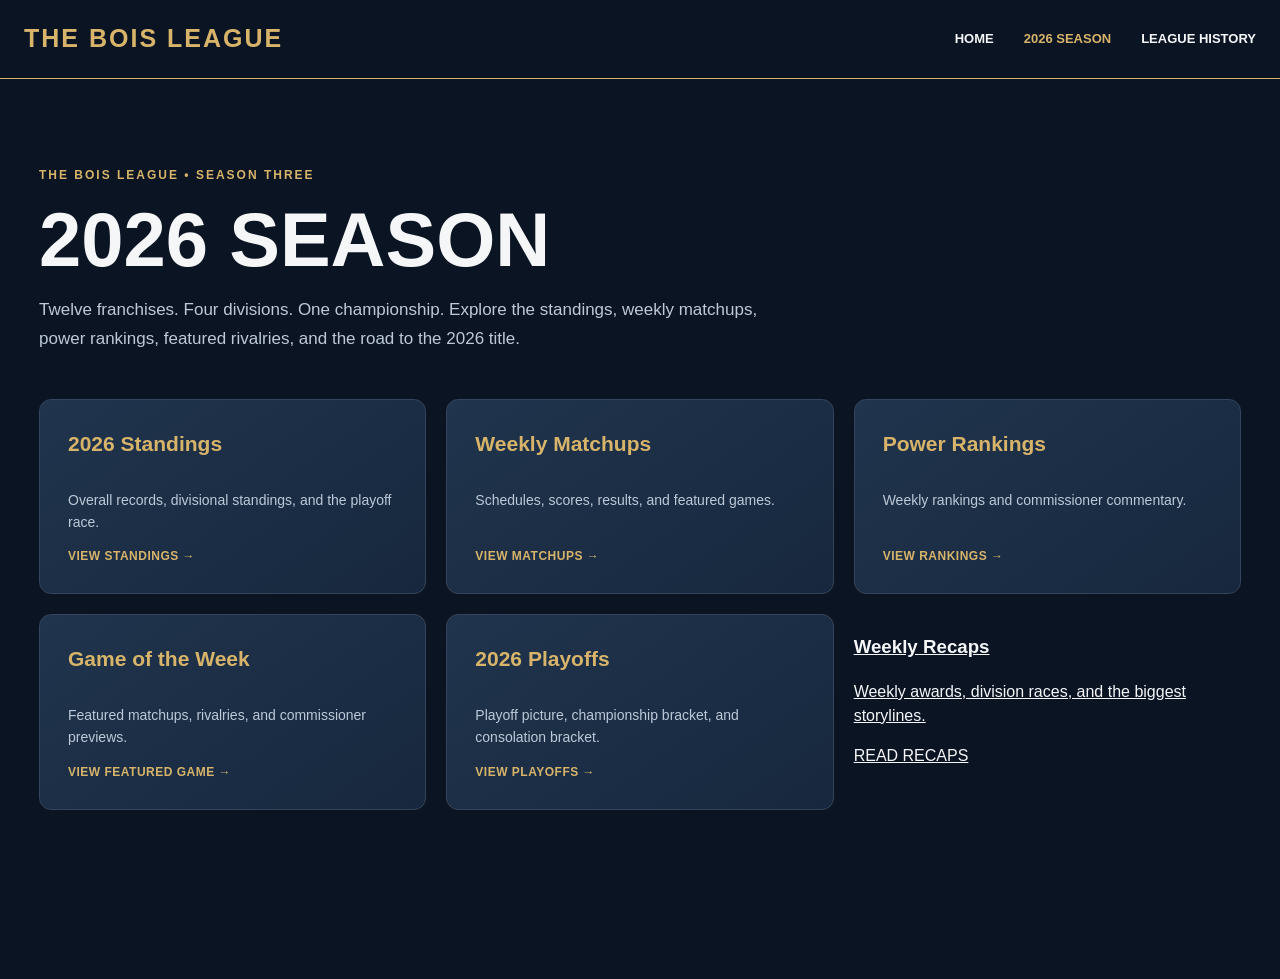
==== seasons/2026/index.html @ 44935980 "Update index.html" ====
<!DOCTYPE html>
<html lang="en">
<head>
  <meta charset="UTF-8">
  <meta name="viewport" content="width=device-width, initial-scale=1.0">

  <title>2026 Season | The Bois League</title>

  <link rel="stylesheet" href="/css/style.css">

  <style>
    .season-hub {
      background: #0b1423;
      min-height: 100vh;
      color: #f5f6f8;
    }

    .season-hub-inner {
      max-width: 1250px;
      margin: 0 auto;
      padding: 75px 24px 100px;
    }

    .season-eyebrow {
      color: #d7b46a;
      font-size: 12px;
      font-weight: 800;
      letter-spacing: 2px;
    }

    .season-title {
      font-size: clamp(42px, 6vw, 76px);
      font-weight: 900;
      margin: 16px 0;
      line-height: 1.05;
    }

    .season-description {
      color: #bdc9d8;
      font-size: 17px;
      line-height: 1.7;
      max-width: 760px;
      margin-bottom: 45px;
    }

    .season-hub-grid {
      display: grid;
      grid-template-columns: repeat(3, minmax(0, 1fr));
      gap: 20px;
    }

    .season-hub-card {
      display: flex;
      flex-direction: column;
      background: linear-gradient(145deg, #20344d, #17283e);
      border: 1px solid #34445b;
      border-radius: 12px;
      padding: 28px;
      min-height: 190px;
      text-decoration: none;
      transition: transform .2s ease, border-color .2s ease;
    }

    .season-hub-card:hover {
      transform: translateY(-4px);
      border-color: #d7b46a;
    }

    .season-hub-card h2 {
      color: #d7b46a;
      font-size: 21px;
      margin: 0 0 15px;
    }

    .season-hub-card p {
      color: #bdc9d8;
      font-size: 14px;
      line-height: 1.6;
      flex: 1;
    }

    .season-hub-card span {
      color: #d7b46a;
      font-size: 12px;
      font-weight: 800;
      letter-spacing: .5px;
    }

    @media (max-width: 850px) {
      .season-hub-grid {
        grid-template-columns: repeat(2, 1fr);
      }
    }

    @media (max-width: 550px) {
      .season-hub-inner {
        padding: 45px 18px 70px;
      }

      .season-hub-grid {
        grid-template-columns: 1fr;
      }
    }
    
/* Season Hub navigation */
.season-site-header {
  background: #0b1423;
  border-bottom: 1px solid #d7b46a;
  padding: 20px 24px;
}

.season-header-inner {
  max-width: 1520px;
  margin: 0 auto;
  display: flex;
  justify-content: space-between;
  align-items: center;
  gap: 24px;
}

.season-site-logo {
  color: #d7b46a;
  font-size: 25px;
  font-weight: 900;
  letter-spacing: 2px;
  text-decoration: none;
}

.season-header-nav {
  display: flex;
  align-items: center;
  gap: 30px;
}

.season-header-nav a {
  color: #f5f6f8;
  font-size: 13px;
  font-weight: 800;
  text-decoration: none;
}

.season-header-nav a:hover,
.season-header-nav a.active {
  color: #d7b46a;
}

@media (max-width: 650px) {
  .season-header-inner {
    flex-direction: column;
    gap: 14px;
  }

  .season-header-nav {
    flex-wrap: wrap;
    justify-content: center;
    gap: 16px;
  }
}

  </style>
</head>

<body>
  
<header class="season-site-header">
  <div class="season-header-inner">

    <a href="/" class="season-site-logo">
      THE BOIS LEAGUE
    </a>

    <nav class="season-header-nav">
      <a href="/">HOME</a>
      <a href="/seasons/2026/" class="active">2026 SEASON</a>
      <a href="/#history">LEAGUE HISTORY</a>
    </nav>

  </div>
</header>


  <main class="season-hub">
    <div class="season-hub-inner">

      <p class="season-eyebrow">
        THE BOIS LEAGUE • SEASON THREE
      </p>

      <h1 class="season-title">2026 SEASON</h1>

      <p class="season-description">
        Twelve franchises. Four divisions. One championship.
        Explore the standings, weekly matchups, power rankings,
        featured rivalries, and the road to the 2026 title.
      </p>

      <div class="season-hub-grid">

        <a class="season-hub-card" href="standings.html">
          <h2>2026 Standings</h2>
          <p>Overall records, divisional standings, and the playoff race.</p>
          <span>VIEW STANDINGS →</span>
        </a>

        <a class="season-hub-card" href="matchups.html">
          <h2>Weekly Matchups</h2>
          <p>Schedules, scores, results, and featured games.</p>
          <span>VIEW MATCHUPS →</span>
        </a>

        <a class="season-hub-card" href="rankings.html">
          <h2>Power Rankings</h2>
          <p>Weekly rankings and commissioner commentary.</p>
          <span>VIEW RANKINGS →</span>
        </a>

        <a class="season-hub-card" href="gotw.html">
          <h2>Game of the Week</h2>
          <p>Featured matchups, rivalries, and commissioner previews.</p>
          <span>VIEW FEATURED GAME →</span>
        </a>

        <a class="season-hub-card" href="playoffs.html">
          <h2>2026 Playoffs</h2>
          <p>Playoff picture, championship bracket, and consolation bracket.</p>
          <span>VIEW PLAYOFFS →</span>
        </a>

        <a href="/seasons/2026/weekly-recaps.html" class="card">
  <h3>Weekly Recaps</h3>
  <p>Weekly awards, division races, and the biggest storylines.</p>
  <span>READ RECAPS</span>
</a>

      </div>
    </div>
  </main>
</body>
</html>
---- css/style.css ----
/* ========================================
   THE BOIS LEAGUE HQ
   GLOBAL DESIGN SYSTEM
======================================== */

:root {
  --bg: #090f19;
  --navy: #101d30;
  --navy-light: #192a40;
  --navy-hover: #223650;
  --gold: #d8b765;
  --gold-bright: #f1d48a;
  --white: #ffffff;
  --muted: #a2b0c4;
  --border: rgba(216,183,101,0.22);
  --shadow: 0 12px 30px rgba(0,0,0,0.35);
}

* {
  box-sizing: border-box;
}

html {
  scroll-behavior: smooth;
}

body {
  margin: 0;
  background: var(--bg);
  color: var(--white);
  font-family: Arial, Helvetica, sans-serif;
  line-height: 1.5;
}

a {
  color: inherit;
}

/* ========================================
   NAVIGATION
======================================== */

.site-header {
  position: sticky;
  top: 0;
  z-index: 1000;
  background: rgba(12,22,37,0.97);
  border-bottom: 1px solid var(--gold);
  backdrop-filter: blur(12px);
}

.nav-inner {
  max-width: 1400px;
  margin: auto;
  padding: 16px 24px;
  display: flex;
  align-items: center;
  justify-content: space-between;
  gap: 24px;
}

.site-logo {
  color: var(--gold);
  font-size: 21px;
  font-weight: 900;
  letter-spacing: 1.3px;
  text-decoration: none;
}

.nav-links {
  display: flex;
  align-items: center;
  flex-wrap: wrap;
  gap: 24px;
}

.nav-links a {
  color: var(--white);
  text-decoration: none;
  font-size: 12px;
  font-weight: 800;
  letter-spacing: 0.6px;
  text-transform: uppercase;
  transition: color 0.2s ease;
}

.nav-links a:hover,
.nav-links a.active {
  color: var(--gold);
}

/* ========================================
   STADIUM HERO
======================================== */

.stadium-hero {
  min-height: 460px;
  display: flex;
  align-items: center;
  justify-content: center;
  text-align: center;
  padding: 80px 24px;
  position: relative;
  background:
    linear-gradient(
      90deg,
      rgba(5,12,23,0.88),
      rgba(9,20,35,0.62),
      rgba(5,12,23,0.88)
    ),
    url("../stadium.jpg.png") center/cover no-repeat,
    linear-gradient(135deg,#203750,#090f19);
  border-bottom: 1px solid var(--border);
}

.hero-content {
  position: relative;
  z-index: 1;
  max-width: 900px;
}

.hero-eyebrow {
  color: var(--gold);
  font-size: 12px;
  font-weight: 900;
  letter-spacing: 3px;
  text-transform: uppercase;
}

.hero-title {
  font-size: clamp(40px,6vw,78px);
  font-weight: 900;
  letter-spacing: 2px;
  line-height: 1.1;
  margin: 20px 0;
  text-transform: uppercase;
}

.hero-subtitle {
  color: #d0d9e6;
  font-size: 17px;
}

/* ========================================
   WEEKLY SCOREBOARD
======================================== */

.scoreboard-strip {
  background: #101d30;
  border-bottom: 1px solid var(--border);
  padding: 18px 0;
}

.scoreboard-inner {
  max-width: 1400px;
  margin: auto;
  padding: 0 24px;
}

.scoreboard-label {
  color: var(--gold);
  font-size: 11px;
  font-weight: 900;
  letter-spacing: 1.5px;
  margin-bottom: 12px;
}

.scoreboard-track {
  display: flex;
  gap: 12px;
  overflow-x: auto;
  padding-bottom: 8px;
}

.score-card {
  flex: 0 0 200px;
  background: var(--navy-light);
  border: 1px solid var(--border);
  border-radius: 9px;
  padding: 14px;
  transition: 0.2s ease;
}

.score-card:hover {
  border-color: var(--gold);
  transform: translateY(-2px);
}

.score-teams {
  display: flex;
  justify-content: space-between;
  gap: 12px;
  font-size: 13px;
  font-weight: 800;
}

.score-status {
  color: var(--muted);
  font-size: 10px;
  margin-top: 10px;
  text-transform: uppercase;
}

/* ========================================
   GENERAL SECTIONS
======================================== */

.content-section {
  max-width: 1250px;
  margin: auto;
  padding: 55px 24px;
}

.section-heading {
  border-left: 4px solid var(--gold);
  padding-left: 15px;
  margin-bottom: 26px;
  font-size: 26px;
  font-weight: 900;
  text-transform: uppercase;
}

/* ========================================
   NAVIGATION CARDS
======================================== */

.feature-grid {
  display: grid;
  grid-template-columns: repeat(3,1fr);
  gap: 18px;
}

.feature-card {
  display: block;
  padding: 26px;
  background: linear-gradient(145deg,#1b2d45,#101a2b);
  border: 1px solid var(--border);
  border-radius: 12px;
  text-decoration: none;
  box-shadow: var(--shadow);
  transition: 0.25s ease;
}

.feature-card:hover {
  border-color: var(--gold);
  transform: translateY(-5px);
  box-shadow: 0 12px 30px rgba(216,183,101,0.2);
}

.feature-card h3 {
  margin: 0 0 10px;
  color: var(--gold);
  font-size: 18px;
}

.feature-card p {
  color: var(--muted);
  font-size: 14px;
}

.feature-card .action {
  color: var(--gold);
  font-size: 11px;
  font-weight: 900;
  letter-spacing: 0.6px;
}

/* ========================================
   LEAGUE HEADLINES
======================================== */

.news-grid {
  display: grid;
  grid-template-columns: 1.6fr 1fr;
  gap: 18px;
}

.news-feature,
.news-small {
  background: linear-gradient(145deg,#1b2d45,#101a2b);
  border: 1px solid var(--border);
  border-radius: 12px;
  padding: 24px;
  box-shadow: var(--shadow);
}

.news-feature {
  min-height: 260px;
}

.news-tag {
  color: var(--gold);
  font-size: 10px;
  font-weight: 900;
  letter-spacing: 1.5px;
  text-transform: uppercase;
}

.news-feature h3 {
  font-size: 28px;
  line-height: 1.2;
  margin: 14px 0;
}

.news-small h3 {
  font-size: 18px;
  margin: 10px 0;
}

.news-feature p,
.news-small p {
  color: var(--muted);
  font-size: 14px;
}

.news-stack {
  display: grid;
  gap: 18px;
}

/* ========================================
   LEAGUE AT A GLANCE
======================================== */

.stats-grid {
  display: grid;
  grid-template-columns: repeat(4,1fr);
  gap: 16px;
}

.stat-card {
  background: linear-gradient(145deg,#1b2d45,#101a2b);
  border: 1px solid var(--border);
  border-radius: 12px;
  padding: 22px;
  text-align: center;
}

.stat-label {
  color: var(--muted);
  font-size: 11px;
  font-weight: 800;
  text-transform: uppercase;
  letter-spacing: 1px;
}

.stat-value {
  color: var(--gold);
  font-size: 25px;
  font-weight: 900;
  margin: 10px 0;
}

.stat-detail {
  color: var(--muted);
  font-size: 12px;
}

/* ========================================
   FOOTER
======================================== */

.site-footer {
  border-top: 1px solid var(--border);
  padding: 30px 24px;
  text-align: center;
  color: var(--muted);
  font-size: 12px;
  background: var(--navy);
}

/* ========================================
   RESPONSIVE DESIGN
======================================== */

@media (max-width: 900px) {
  .feature-grid {
    grid-template-columns: repeat(2,1fr);
  }

  .news-grid {
    grid-template-columns: 1fr;
  }

  .stats-grid {
    grid-template-columns: repeat(2,1fr);
  }
}

@media (max-width: 600px) {
  .nav-inner {
    flex-direction: column;
    text-align: center;
  }

  .nav-links {
    justify-content: center;
    gap: 15px;
  }

  .stadium-hero {
    min-height: 350px;
    padding: 65px 20px;
  }

  .feature-grid,
  .stats-grid {
    grid-template-columns: 1fr;
  }

  .content-section {
    padding: 40px 18px;
  }

  .news-feature h3 {
    font-size: 23px;
  }
}


/* ========================================
   HOMEPAGE STADIUM BANNER OVERRIDES
======================================== */

.site-header {
  padding: 0;
  display: block;
}

.stadium-hero {
  justify-content: flex-start;
  text-align: left;
  min-height: 470px;
  padding: 60px max(6%, calc((100vw - 1250px) / 2));
  background-position: center;
}

.stadium-hero .hero-content {
  width: 48%;
  max-width: 620px;
}

.stadium-hero .hero-title {
  font-size: clamp(34px, 4vw, 62px);
  text-shadow: 0 4px 20px rgba(0,0,0,0.8);
}

@media (max-width: 700px) {
  .stadium-hero {
    min-height: 420px;
    padding: 40px 24px;
    background-position: 65% center;
  }

  .stadium-hero .hero-content {
    width: 100%;
    padding: 20px;
    background: rgba(5,12,23,0.6);
    border-radius: 12px;
  }

  .stadium-hero .hero-title {
    font-size: 36px;
  }
}


/* ========================================
   STADIUM BANNER FINAL POLISH
======================================== */

.stadium-hero {
  background-image:
    linear-gradient(
      90deg,
      rgba(5, 12, 23, 0.72) 0%,
      rgba(5, 12, 23, 0.42) 42%,
      rgba(5, 12, 23, 0.08) 100%
    ),
    url("../stadium.jpg.png");

  background-position: center;
  background-size: cover;
  background-repeat: no-repeat;
}

/* ========================================
   LIVE SCOREBOARD ENHANCEMENTS
======================================== */

.score-card.gotw-card {
  border: 2px solid #d7b46a;
  background: #21334c;
}

.score-team {
  display: flex;
  justify-content: space-between;
  align-items: center;
  gap: 12px;
  margin-bottom: 4px;
  font-weight: 700;
}

.score-team.score-winner {
  color: #e8c46d;
}

.score-team.score-loser {
  color: #b5bfce;
}

.score-card.gotw-card .score-status {
  color: #e8c46d;
}

/* Keep both teams on separate rows */
.score-teams {
  display: flex;
  flex-direction: column;
  gap: 3px;
}

.score-team {
  display: flex;
  width: 100%;
  justify-content: space-between;
  align-items: center;
  margin-bottom: 0;
}

/* ==========================================
   THE BOIS LEAGUE — LEAGUE HEADLINES
========================================== */

.league-news-section {
  background: #0b1422;
  padding: 65px 24px 75px;
  color: #f5f6f8;
}

.league-news-inner {
  max-width: 1520px;
  margin: 0 auto;
}

.league-news-heading {
  display: flex;
  justify-content: space-between;
  align-items: flex-end;
  gap: 20px;
  margin-bottom: 28px;
}

.league-news-eyebrow {
  color: #d7b46a;
  font-size: 12px;
  font-weight: 800;
  letter-spacing: 2px;
  margin: 0 0 12px;
}

.league-news-heading h2 {
  color: #ffffff;
  font-size: clamp(26px, 3vw, 38px);
  font-weight: 900;
  letter-spacing: 1px;
  margin: 0;
}

.league-news-week {
  color: #d7b46a;
  font-size: 13px;
  font-weight: 800;
  letter-spacing: 2px;
  white-space: nowrap;
}

.league-news-grid {
  display: grid;
  grid-template-columns: 1.5fr 1fr;
  gap: 20px;
  align-items: stretch;
}

.news-featured,
.news-small,
.news-gotw {
  border: 1px solid #34445b;
  border-radius: 12px;
  box-sizing: border-box;
}

.news-featured {
  background: linear-gradient(135deg, #263a54, #14243a);
  padding: 38px;
  min-height: 340px;
  display: flex;
  flex-direction: column;
  justify-content: center;
  border-left: 4px solid #d7b46a;
}

.news-category {
  display: block;
  color: #d7b46a;
  font-size: 11px;
  font-weight: 900;
  letter-spacing: 2px;
  text-transform: uppercase;
  margin-bottom: 14px;
}

.news-featured h3 {
  color: #ffffff;
  font-size: clamp(25px, 2.5vw, 38px);
  line-height: 1.15;
  margin: 0 0 20px;
}

.news-featured p {
  color: #c5cfdd;
  font-size: 16px;
  line-height: 1.7;
  margin: 0;
}

.news-secondary {
  display: grid;
  grid-template-rows: 1fr 1fr;
  gap: 20px;
}

.news-small {
  background: #1b2c43;
  padding: 25px 28px;
}

.news-small h3 {
  color: #ffffff;
  font-size: 21px;
  line-height: 1.3;
  margin: 0 0 12px;
}

.news-small p {
  color: #bac8d9;
  font-size: 14px;
  line-height: 1.6;
  margin: 0;
}

.news-gotw {
  background: linear-gradient(100deg, #1c3049, #101e30);
  border-color: #d7b46a;
  padding: 30px 35px;
  margin-top: 20px;
}

.news-gotw h3 {
  color: #ffffff;
  font-size: 25px;
  margin: 0 0 12px;
}

.news-gotw p {
  color: #c5cfdd;
  font-size: 15px;
  line-height: 1.6;
  margin: 0;
}

/* Tablet and mobile */
@media (max-width: 850px) {
  .league-news-section {
    padding: 45px 18px;
  }

  .league-news-grid {
    grid-template-columns: 1fr;
  }

  .news-featured {
    min-height: auto;
    padding: 28px;
  }

  .news-secondary {
    grid-template-rows: auto;
  }
}

@media (max-width: 480px) {
  .league-news-heading {
    align-items: flex-start;
    flex-direction: column;
  }

  .news-featured,
  .news-small,
  .news-gotw {
    padding: 22px;
  }

  .news-gotw h3 {
    font-size: 21px;
  }
}

/* ==========================================
   THE BOIS LEAGUE — LEAGUE AT A GLANCE
========================================== */

.league-glance-section {
  background: #101c30;
  padding: 55px 24px 65px;
  color: #f5f6f8;
  border-top: 1px solid #263a54;
  border-bottom: 1px solid #263a54;
}

.league-glance-inner {
  max-width: 1520px;
  margin: 0 auto;
}

.league-glance-heading {
  margin-bottom: 28px;
}

.league-glance-heading p {
  color: #d7b46a;
  font-size: 12px;
  font-weight: 800;
  letter-spacing: 2px;
  margin: 0 0 12px;
}

.league-glance-heading h2 {
  color: #ffffff;
  font-size: clamp(26px, 3vw, 38px);
  font-weight: 900;
  letter-spacing: 1px;
  margin: 0;
}

.league-glance-grid {
  display: grid;
  grid-template-columns: repeat(4, minmax(0, 1fr));
  gap: 18px;
}

.glance-card {
  background: linear-gradient(145deg, #20344d, #17283e);
  border: 1px solid #34445b;
  border-radius: 12px;
  padding: 28px 24px;
  min-height: 185px;
  display: flex;
  flex-direction: column;
  justify-content: center;
  box-sizing: border-box;
  transition: transform 0.2s ease, border-color 0.2s ease;
}

.glance-card:hover {
  transform: translateY(-4px);
  border-color: #d7b46a;
}

.glance-label {
  color: #d7b46a;
  font-size: 11px;
  font-weight: 900;
  letter-spacing: 1.5px;
  text-transform: uppercase;
  margin-bottom: 18px;
}

.glance-card h3 {
  color: #ffffff;
  font-size: clamp(27px, 2.4vw, 38px);
  font-weight: 900;
  line-height: 1.1;
  margin: 0 0 15px;
}

.glance-card p {
  color: #c4cfdd;
  font-size: 14px;
  line-height: 1.5;
  margin: 0;
}

@media (max-width: 1050px) {
  .league-glance-grid {
    grid-template-columns: repeat(2, minmax(0, 1fr));
  }
}

@media (max-width: 600px) {
  .league-glance-section {
    padding: 40px 18px 50px;
  }

  .league-glance-grid {
    grid-template-columns: 1fr;
    gap: 12px;
  }

  .glance-card {
    min-height: 140px;
    padding: 24px;
  }
}

/* ==========================================
   CLOSEST DIVISION — TEAM RECORDS
========================================== */

#glance-division-teams {
  display: flex;
  flex-direction: column;
  gap: 10px;
  width: 100%;
}

.division-team-row {
  display: flex;
  justify-content: space-between;
  align-items: center;
  gap: 12px;
  font-size: 14px;
}

.division-team-row span {
  color: #c4cfdd;
}

.division-team-row strong {
  color: #d7b46a;
  font-size: 17px;
  font-weight: 800;
  white-space: nowrap;
}
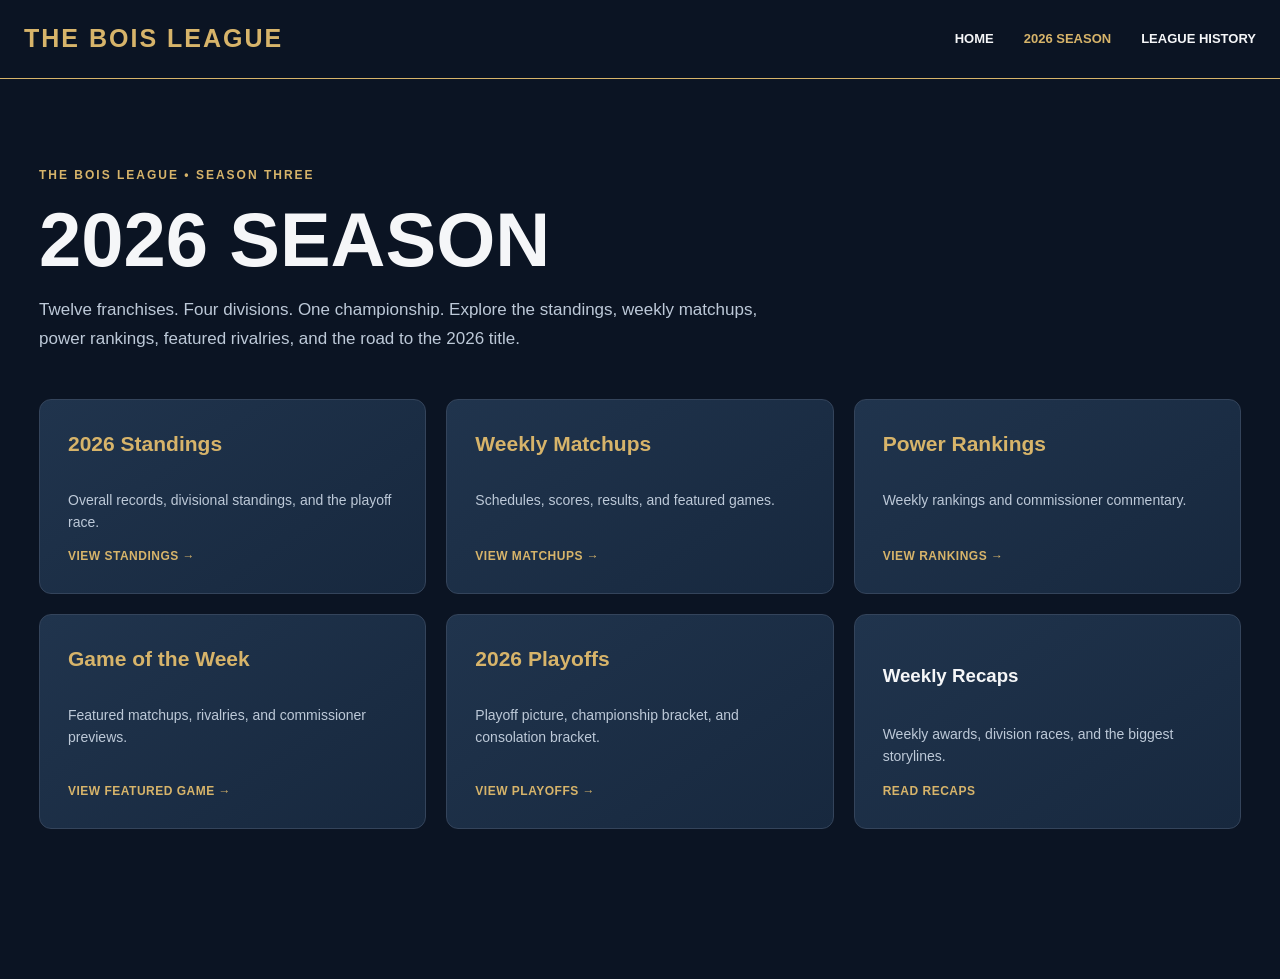
==== commit 17f9c659: "Update index.html" ====
--- a/seasons/2026/index.html
+++ b/seasons/2026/index.html
@@ -227,7 +227,7 @@
           <span>VIEW PLAYOFFS →</span>
         </a>
 
-        <a href="/seasons/2026/weekly-recaps.html" class="card">
+        <a href="/seasons/2026/weekly-recaps.html" class="season-hub-card">
   <h3>Weekly Recaps</h3>
   <p>Weekly awards, division races, and the biggest storylines.</p>
   <span>READ RECAPS</span>
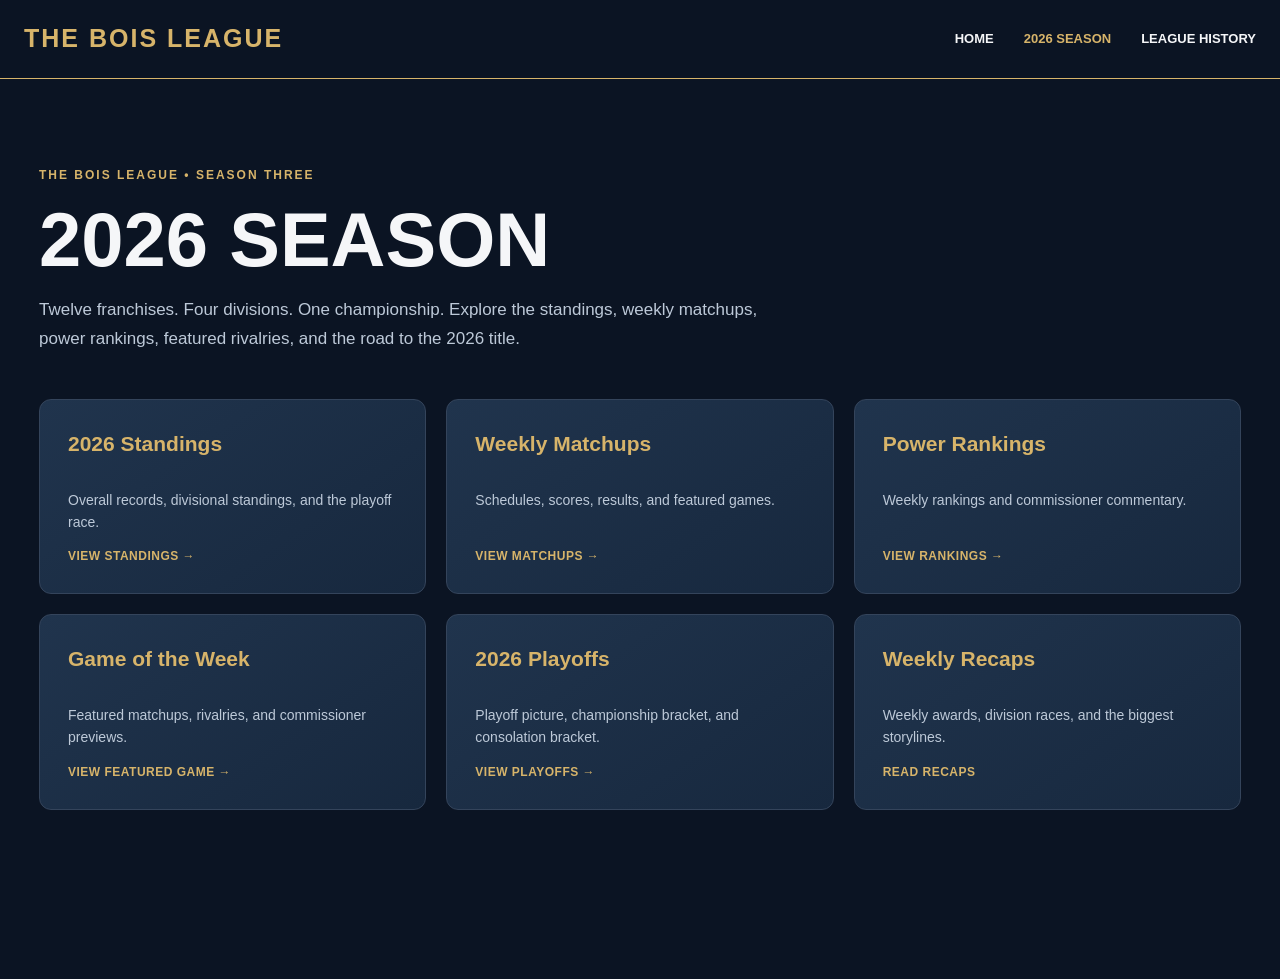
==== commit e80b01ef: "Update index.html" ====
--- a/seasons/2026/index.html
+++ b/seasons/2026/index.html
@@ -227,8 +227,8 @@
           <span>VIEW PLAYOFFS →</span>
         </a>
 
-        <a href="/seasons/2026/weekly-recaps.html" class="season-hub-card">
-  <h3>Weekly Recaps</h3>
+        <a class="season-hub-card" href="weekly-recaps.html">
+  <h2>Weekly Recaps</h3>
   <p>Weekly awards, division races, and the biggest storylines.</p>
   <span>READ RECAPS</span>
 </a>
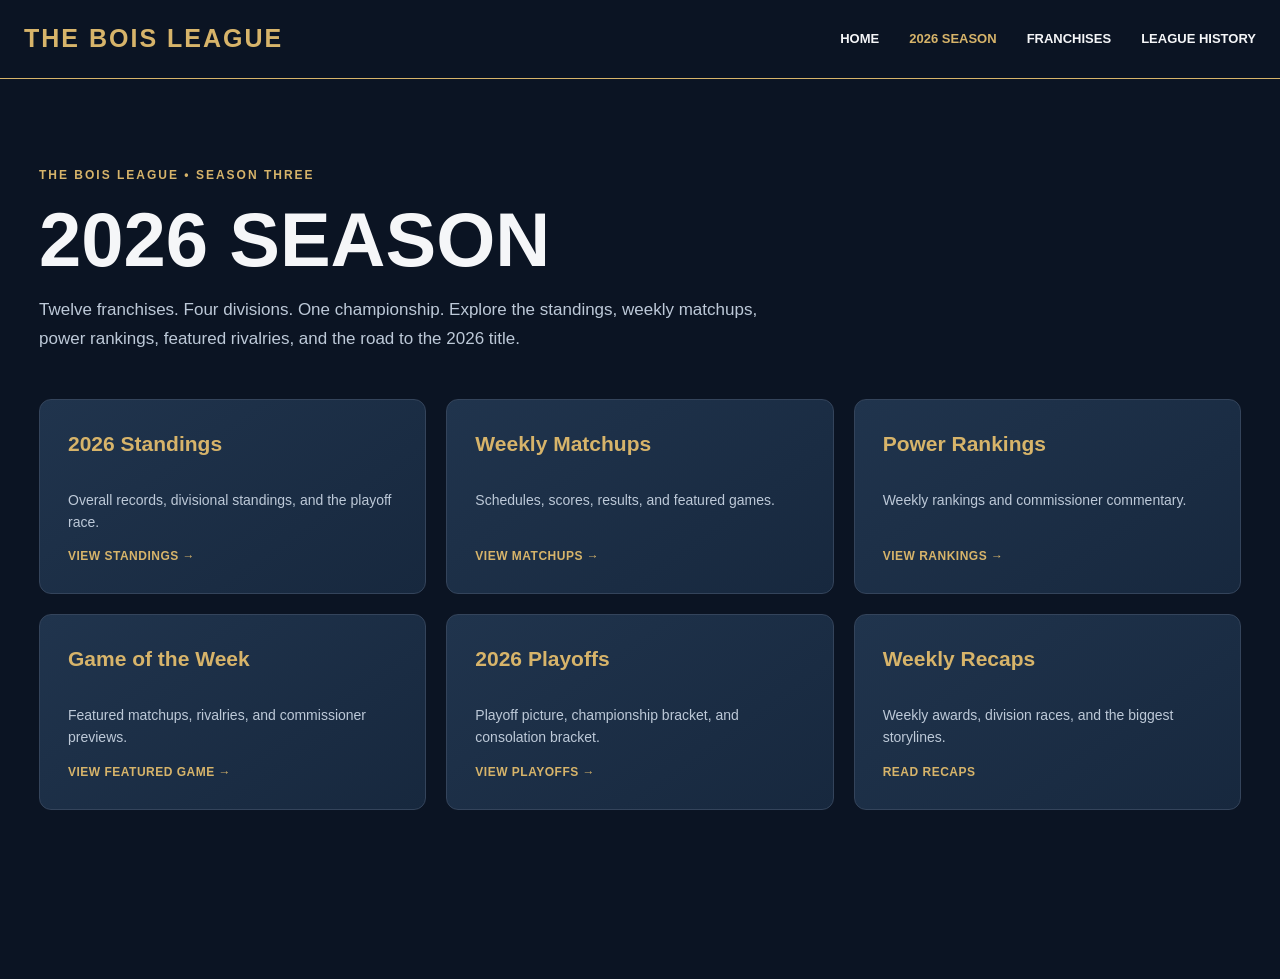
==== commit 0985286e: "Update index.html" ====
--- a/seasons/2026/index.html
+++ b/seasons/2026/index.html
@@ -173,6 +173,7 @@
     <nav class="season-header-nav">
       <a href="/">HOME</a>
       <a href="/seasons/2026/" class="active">2026 SEASON</a>
+      <a href="/franchises.html">FRANCHISES</a>
       <a href="/#history">LEAGUE HISTORY</a>
     </nav>
 
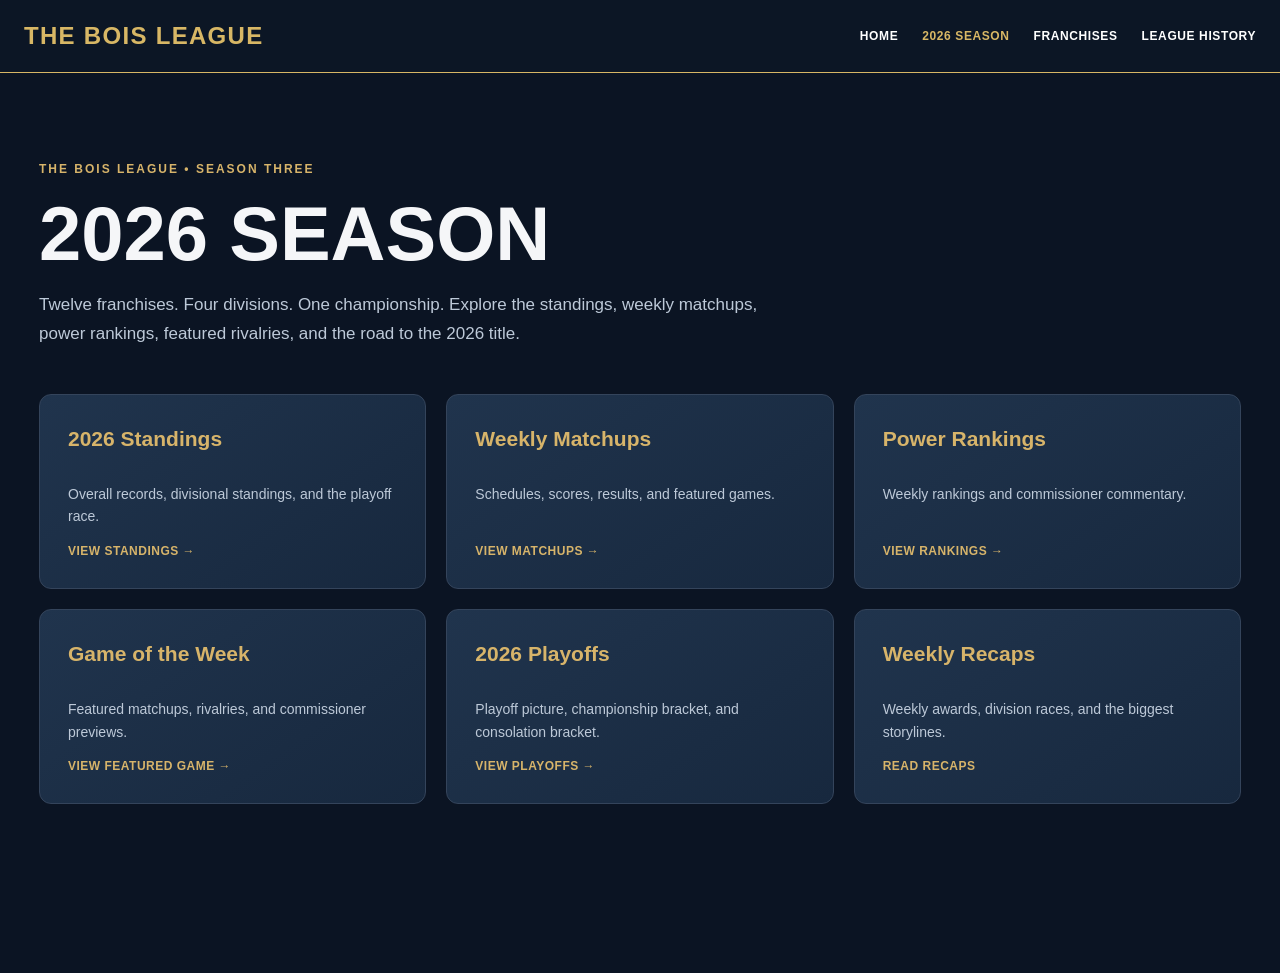
==== commit b36d29d9: "Update index.html" ====
--- a/seasons/2026/index.html
+++ b/seasons/2026/index.html
@@ -104,81 +104,27 @@
     }
     
 /* Season Hub navigation */
-.season-site-header {
-  background: #0b1423;
-  border-bottom: 1px solid #d7b46a;
-  padding: 20px 24px;
-}
 
-.season-header-inner {
-  max-width: 1520px;
-  margin: 0 auto;
-  display: flex;
-  justify-content: space-between;
-  align-items: center;
-  gap: 24px;
-}
-
-.season-site-logo {
-  color: #d7b46a;
-  font-size: 25px;
-  font-weight: 900;
-  letter-spacing: 2px;
-  text-decoration: none;
-}
-
-.season-header-nav {
-  display: flex;
-  align-items: center;
-  gap: 30px;
-}
-
-.season-header-nav a {
-  color: #f5f6f8;
-  font-size: 13px;
-  font-weight: 800;
-  text-decoration: none;
-}
-
-.season-header-nav a:hover,
-.season-header-nav a.active {
-  color: #d7b46a;
-}
-
-@media (max-width: 650px) {
-  .season-header-inner {
-    flex-direction: column;
-    gap: 14px;
-  }
-
-  .season-header-nav {
-    flex-wrap: wrap;
-    justify-content: center;
-    gap: 16px;
-  }
-}
 
   </style>
 </head>
 
 <body>
   
-<header class="season-site-header">
-  <div class="season-header-inner">
 
-    <a href="/" class="season-site-logo">
-      THE BOIS LEAGUE
-    </a>
+<header class="site-header">
+  <div class="nav-inner">
+    <a href="/" class="site-logo">THE BOIS LEAGUE</a>
 
-    <nav class="season-header-nav">
+    <nav class="nav-links">
       <a href="/">HOME</a>
       <a href="/seasons/2026/" class="active">2026 SEASON</a>
       <a href="/franchises.html">FRANCHISES</a>
       <a href="/#history">LEAGUE HISTORY</a>
     </nav>
-
   </div>
 </header>
+
 
 
   <main class="season-hub">
@@ -210,7 +156,7 @@
           <span>VIEW MATCHUPS →</span>
         </a>
 
-        <a class="season-hub-card" href="rankings.html">
+        <a class="season-hub-card" href="power-rankings.html">
           <h2>Power Rankings</h2>
           <p>Weekly rankings and commissioner commentary.</p>
           <span>VIEW RANKINGS →</span>
@@ -228,8 +174,8 @@
           <span>VIEW PLAYOFFS →</span>
         </a>
 
-        <a class="season-hub-card" href="weekly-recaps.html">
-  <h2>Weekly Recaps</h3>
+        <a class="season-hub-card" href="recaps.html">
+  <h2>Weekly Recaps</h2>
   <p>Weekly awards, division races, and the biggest storylines.</p>
   <span>READ RECAPS</span>
 </a>
--- a/css/style.css
+++ b/css/style.css
@@ -826,6 +826,84 @@
   width: 100%;
 }
 
+/* ========================================
+   THE BOIS LEAGUE — UNIVERSAL HEADER
+======================================== */
+
+.site-header {
+  position: sticky;
+  top: 0;
+  z-index: 1000;
+  width: 100%;
+  padding: 0;
+  display: block;
+  background: #0c1625;
+  border-bottom: 1px solid #d8b765;
+}
+
+.site-header .nav-inner {
+  width: 100%;
+  max-width: 1400px;
+  margin: 0 auto;
+  padding: 18px 24px;
+  display: flex;
+  align-items: center;
+  justify-content: space-between;
+  gap: 24px;
+}
+
+.site-header .site-logo {
+  color: #d8b765;
+  font-size: 24px;
+  font-weight: 900;
+  letter-spacing: 1.3px;
+  text-decoration: none;
+  white-space: nowrap;
+}
+
+.site-header .nav-links {
+  display: flex;
+  align-items: center;
+  justify-content: flex-end;
+  flex-wrap: wrap;
+  gap: 24px;
+}
+
+.site-header .nav-links a {
+  color: #ffffff;
+  text-decoration: none;
+  text-transform: uppercase;
+  font-size: 12px;
+  font-weight: 800;
+  letter-spacing: 0.6px;
+}
+
+.site-header .nav-links a:hover,
+.site-header .nav-links a.active {
+  color: #d8b765;
+}
+
+@media (max-width: 700px) {
+  .site-header .nav-inner {
+    flex-direction: column;
+    padding: 16px 20px;
+    gap: 12px;
+  }
+
+  .site-header .site-logo {
+    font-size: 21px;
+  }
+
+  .site-header .nav-links {
+    justify-content: center;
+    gap: 14px;
+  }
+
+  .site-header .nav-links a {
+    font-size: 11px;
+  }
+}
+
 .division-team-row {
   display: flex;
   justify-content: space-between;
